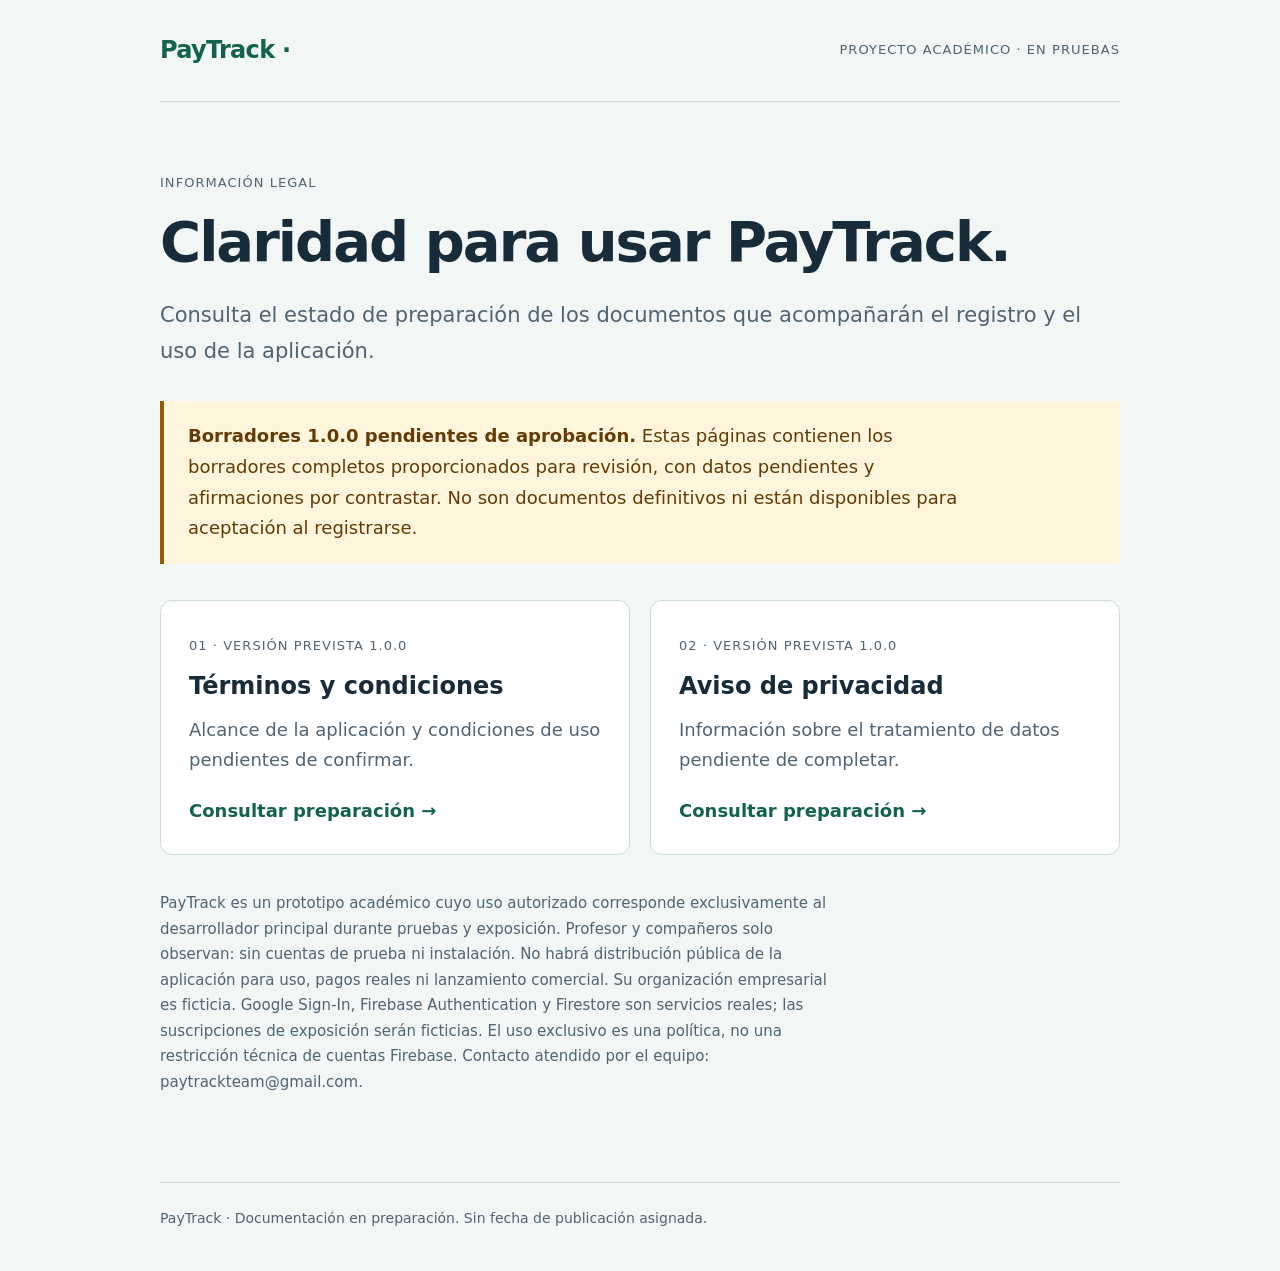
==== docs/index.html @ 6e8c7707 "Add files via upload" ====
<!doctype html>
<html lang="es">
<head><meta charset="utf-8"><meta name="viewport" content="width=device-width, initial-scale=1"><meta name="robots" content="noindex"><title>Documentos legales | PayTrack</title><meta name="description" content="Espacio de preparación de los términos y el aviso de privacidad de PayTrack."><link rel="stylesheet" href="assets/site.css"></head>
<body><a class="skip" href="#contenido">Ir al contenido</a>
<header><a class="brand" href="index.html">PayTrack<span aria-hidden="true"> ·</span></a><span class="tag">Proyecto académico · En pruebas</span></header>
<main id="contenido"><span class="eyebrow">Información legal</span><h1>Claridad para usar PayTrack.</h1><p class="intro">Consulta el estado de preparación de los documentos que acompañarán el registro y el uso de la aplicación.</p>
<aside class="notice" aria-label="Estado de publicación"><p><strong>Borradores 1.0.0 pendientes de aprobación.</strong> Estas páginas contienen los borradores completos proporcionados para revisión, con datos pendientes y afirmaciones por contrastar. No son documentos definitivos ni están disponibles para aceptación al registrarse.</p></aside>
<div class="cards"><a class="card" href="terminos.html"><span class="eyebrow">01 · Versión prevista 1.0.0</span><h2>Términos y condiciones</h2><p>Alcance de la aplicación y condiciones de uso pendientes de confirmar.</p><strong>Consultar preparación →</strong></a><a class="card" href="privacidad.html"><span class="eyebrow">02 · Versión prevista 1.0.0</span><h2>Aviso de privacidad</h2><p>Información sobre el tratamiento de datos pendiente de completar.</p><strong>Consultar preparación →</strong></a></div>
<p class="meta">PayTrack es un prototipo académico cuyo uso autorizado corresponde exclusivamente al desarrollador principal durante pruebas y exposición. Profesor y compañeros solo observan: sin cuentas de prueba ni instalación. No habrá distribución pública de la aplicación para uso, pagos reales ni lanzamiento comercial. Su organización empresarial es ficticia. Google Sign-In, Firebase Authentication y Firestore son servicios reales; las suscripciones de exposición serán ficticias. El uso exclusivo es una política, no una restricción técnica de cuentas Firebase. Contacto atendido por el equipo: paytrackteam@gmail.com.</p></main>
<footer>PayTrack · Documentación en preparación. Sin fecha de publicación asignada.</footer></body></html>
---- docs/assets/site.css ----
:root{color-scheme:light;--ink:#172b38;--muted:#506473;--line:#cddbdc;--green:#12634d;--paper:#fff;--bg:#f2f6f4}*{box-sizing:border-box}body{margin:0;background:var(--bg);color:var(--ink);font:18px/1.7 system-ui,-apple-system,BlinkMacSystemFont,"Segoe UI",sans-serif}a{color:var(--green);text-underline-offset:.2em}a:hover{text-decoration-thickness:2px}a:focus-visible{outline:3px solid #b56300;outline-offset:5px}header,main,footer{width:min(calc(100% - 40px),960px);margin:auto}header{padding:30px 0;border-bottom:1px solid var(--line);display:flex;gap:20px;align-items:center;justify-content:space-between}.brand{font-size:24px;font-weight:750;letter-spacing:-.7px;text-decoration:none}.tag,.eyebrow{font-size:13px;letter-spacing:.08em;text-transform:uppercase;color:var(--muted)}main{padding:64px 0 72px}h1{font-size:clamp(32px,6vw,56px);line-height:1.12;letter-spacing:-.035em;margin:15px 0 24px}h2{font-size:24px;line-height:1.3;margin-top:36px}p{max-width:70ch}.intro{font-size:21px;color:var(--muted)}.notice{background:#fff4dc;border-left:4px solid #9a5700;padding:20px 24px;margin:32px 0;color:#633b04}.notice p{margin:0}.cards{display:grid;grid-template-columns:1fr 1fr;gap:20px;margin:36px 0}.card{display:block;padding:28px;background:var(--paper);border:1px solid var(--line);border-radius:12px;text-decoration:none}.card:hover{border-color:var(--green)}.card h2{margin:12px 0;color:var(--ink)}.card p{color:var(--muted);margin:0 0 20px}.document{max-width:760px}.document section{margin-top:32px}.meta{font-size:15px;color:var(--muted)}li{margin:10px 0}footer{padding:24px 0 40px;border-top:1px solid var(--line);font-size:14px;color:var(--muted)}.skip{position:absolute;left:16px;top:-100px;background:white;padding:12px}.skip:focus{top:12px}a,p,li{overflow-wrap:anywhere}@media(max-width:600px){header{align-items:flex-start;flex-direction:column;gap:4px}main{padding:38px 0 48px}.cards{grid-template-columns:1fr}.card{padding:22px}.intro{font-size:19px}body{font-size:17px}}@media print{body{background:white;color:black}header,footer,.skip{display:none}main{width:100%;padding:0}.notice{border:1px solid black}a{color:black}}
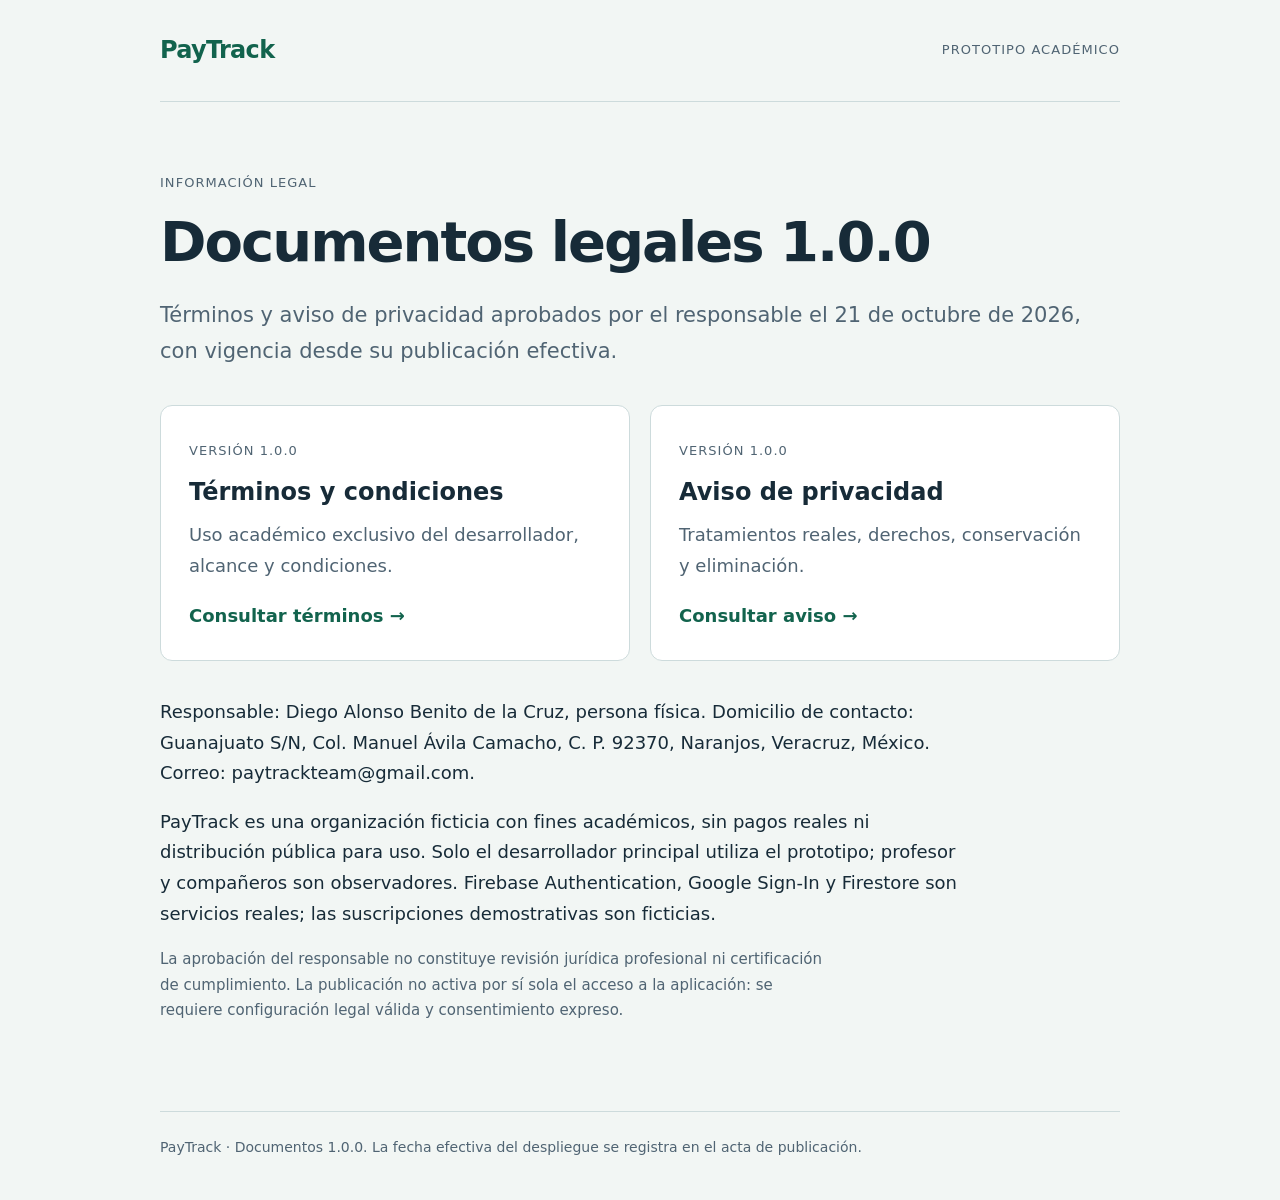
==== commit 2e3b1492: "Publicar documentos legales definitivos PayTrack 1.0.0" ====
--- a/docs/index.html
+++ b/docs/index.html
@@ -1,10 +1,12 @@
 <!doctype html>
 <html lang="es">
-<head><meta charset="utf-8"><meta name="viewport" content="width=device-width, initial-scale=1"><meta name="robots" content="noindex"><title>Documentos legales | PayTrack</title><meta name="description" content="Espacio de preparación de los términos y el aviso de privacidad de PayTrack."><link rel="stylesheet" href="assets/site.css"></head>
+<head><meta charset="utf-8"><meta name="viewport" content="width=device-width, initial-scale=1"><meta name="robots" content="noindex"><title>Documentos legales 1.0.0 | PayTrack</title><meta name="description" content="Términos y aviso de privacidad 1.0.0 del prototipo académico PayTrack."><link rel="stylesheet" href="assets/site.css"></head>
 <body><a class="skip" href="#contenido">Ir al contenido</a>
-<header><a class="brand" href="index.html">PayTrack<span aria-hidden="true"> ·</span></a><span class="tag">Proyecto académico · En pruebas</span></header>
-<main id="contenido"><span class="eyebrow">Información legal</span><h1>Claridad para usar PayTrack.</h1><p class="intro">Consulta el estado de preparación de los documentos que acompañarán el registro y el uso de la aplicación.</p>
-<aside class="notice" aria-label="Estado de publicación"><p><strong>Borradores 1.0.0 pendientes de aprobación.</strong> Estas páginas contienen los borradores completos proporcionados para revisión, con datos pendientes y afirmaciones por contrastar. No son documentos definitivos ni están disponibles para aceptación al registrarse.</p></aside>
-<div class="cards"><a class="card" href="terminos.html"><span class="eyebrow">01 · Versión prevista 1.0.0</span><h2>Términos y condiciones</h2><p>Alcance de la aplicación y condiciones de uso pendientes de confirmar.</p><strong>Consultar preparación →</strong></a><a class="card" href="privacidad.html"><span class="eyebrow">02 · Versión prevista 1.0.0</span><h2>Aviso de privacidad</h2><p>Información sobre el tratamiento de datos pendiente de completar.</p><strong>Consultar preparación →</strong></a></div>
-<p class="meta">PayTrack es un prototipo académico cuyo uso autorizado corresponde exclusivamente al desarrollador principal durante pruebas y exposición. Profesor y compañeros solo observan: sin cuentas de prueba ni instalación. No habrá distribución pública de la aplicación para uso, pagos reales ni lanzamiento comercial. Su organización empresarial es ficticia. Google Sign-In, Firebase Authentication y Firestore son servicios reales; las suscripciones de exposición serán ficticias. El uso exclusivo es una política, no una restricción técnica de cuentas Firebase. Contacto atendido por el equipo: paytrackteam@gmail.com.</p></main>
-<footer>PayTrack · Documentación en preparación. Sin fecha de publicación asignada.</footer></body></html>
+<header><a class="brand" href="index.html">PayTrack</a><span class="tag">Prototipo académico</span></header>
+<main id="contenido"><span class="eyebrow">Información legal</span><h1>Documentos legales 1.0.0</h1>
+<p class="intro">Términos y aviso de privacidad aprobados por el responsable el 21 de octubre de 2026, con vigencia desde su publicación efectiva.</p>
+<div class="cards"><a class="card" href="terminos.html"><span class="eyebrow">Versión 1.0.0</span><h2>Términos y condiciones</h2><p>Uso académico exclusivo del desarrollador, alcance y condiciones.</p><strong>Consultar términos →</strong></a><a class="card" href="privacidad.html"><span class="eyebrow">Versión 1.0.0</span><h2>Aviso de privacidad</h2><p>Tratamientos reales, derechos, conservación y eliminación.</p><strong>Consultar aviso →</strong></a></div>
+<p>Responsable: Diego Alonso Benito de la Cruz, persona física. Domicilio de contacto: Guanajuato S/N, Col. Manuel Ávila Camacho, C. P. 92370, Naranjos, Veracruz, México. Correo: paytrackteam@gmail.com.</p>
+<p>PayTrack es una organización ficticia con fines académicos, sin pagos reales ni distribución pública para uso. Solo el desarrollador principal utiliza el prototipo; profesor y compañeros son observadores. Firebase Authentication, Google Sign-In y Firestore son servicios reales; las suscripciones demostrativas son ficticias.</p>
+<p class="meta">La aprobación del responsable no constituye revisión jurídica profesional ni certificación de cumplimiento. La publicación no activa por sí sola el acceso a la aplicación: se requiere configuración legal válida y consentimiento expreso.</p>
+</main><footer>PayTrack · Documentos 1.0.0. La fecha efectiva del despliegue se registra en el acta de publicación.</footer></body></html>
